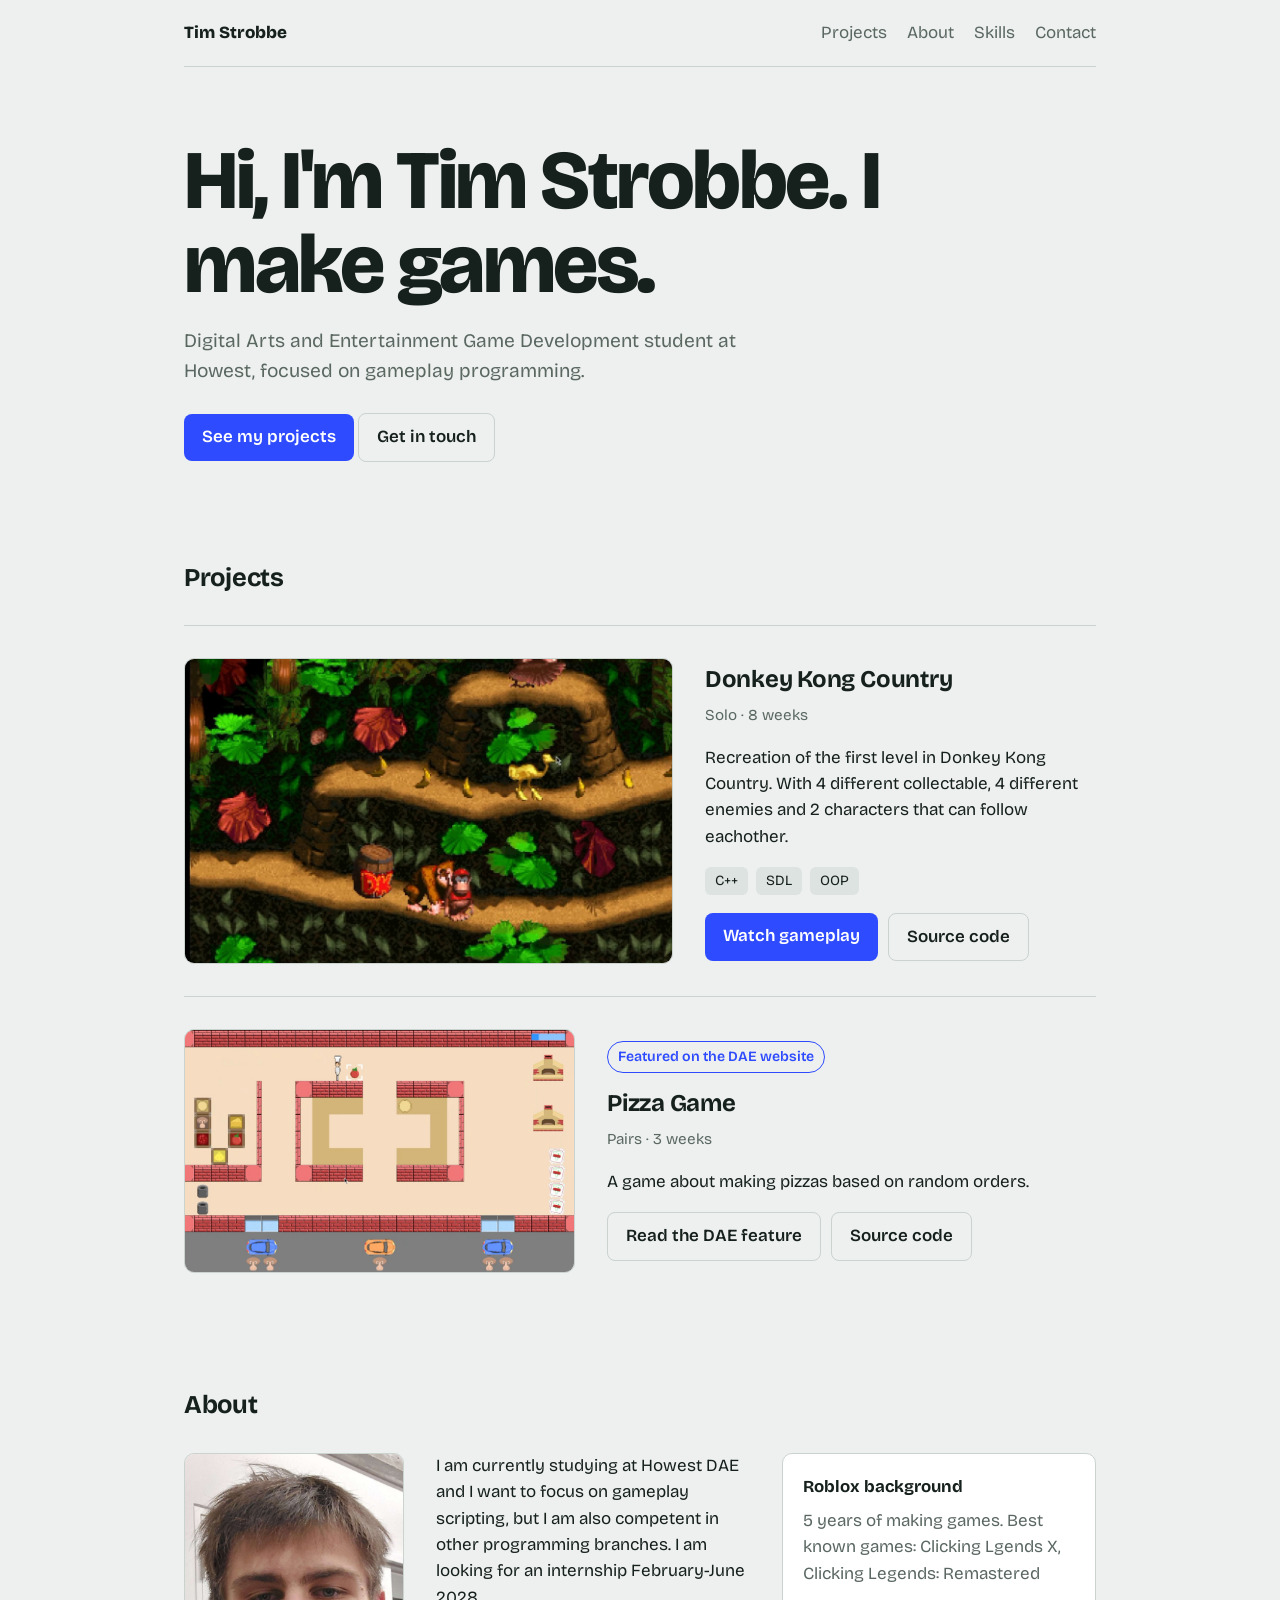
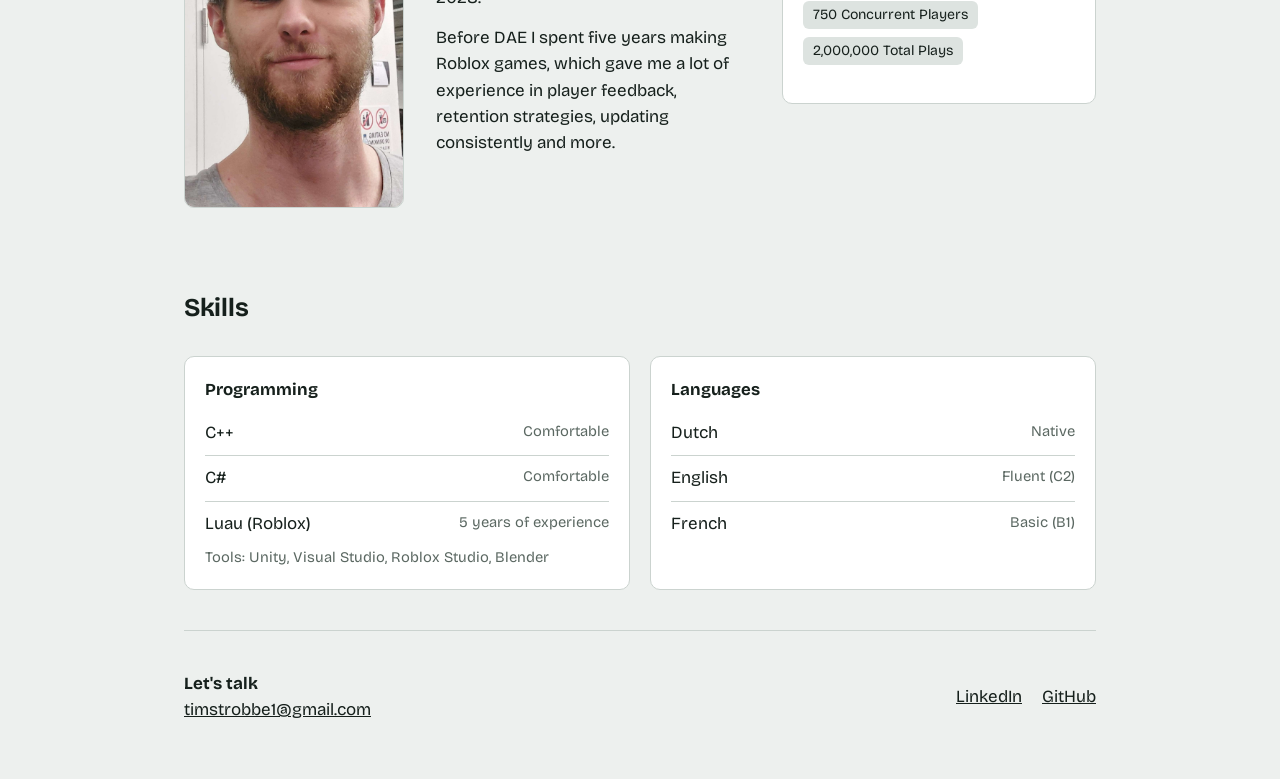
==== index.html @ d486a892 "Initial portfolio" ====
<!DOCTYPE html>
<html lang="en">
<head>
  <meta charset="utf-8">
  <meta name="viewport" content="width=device-width, initial-scale=1, viewport-fit=cover">
  <title>Tim Strobbe</title>

  <!-- Google Font -->
  <link rel="stylesheet" href="https://fonts.googleapis.com/css2?family=Bricolage+Grotesque:opsz,wght@12..96,400;12..96,600;12..96,800&display=swap">

  <!-- Your styles -->
  <link rel="stylesheet" href="style.css">
</head>
<body>
<div class="wrap">

  <!-- <div class="note">Template preview: grey boxes mark where your screenshots go. Replace all placeholder text with your own.</div> -->

  <!-- ===== NAVIGATION ===== -->
  <nav>
    <a class="name" href="#top">Tim Strobbe</a>
    <div class="links">
      <a href="#projects">Projects</a>
      <a href="#about">About</a>
      <a href="#skills">Skills</a>
      <a href="#contact">Contact</a>
    </div>
  </nav>

  <!-- ===== HERO ===== -->
  <header class="hero" id="top">
    <h1>Hi, I'm Tim Strobbe. I make games.</h1>
    <p class="lead">Digital Arts and Entertainment Game Development student at Howest, focused on gameplay programming.</p>
    <a class="btn" href="#projects">See my projects</a>
    <a class="btn ghost" href="#contact">Get in touch</a>
  </header>

  <!-- ===== PROJECTS ===== -->
  <section id="projects">
    <h2>Projects</h2>

    <!-- Project 1 -->
    <article class="project">
      <div class="shot">
        <img src="images/DonkeyKongCountry.jpg">
      </div>
      <div>
        <!-- <span class="inProgressBadge">In progress</span> -->
        <h3>Donkey Kong Country</h3>
        <p class="meta">Solo · 8 weeks</p>
        <p>Recreation of the first level in Donkey Kong Country. With 4 different collectable, 4 different enemies and 2 characters that can follow eachother.</p>
        <ul class="tags">
          <li>C++</li>
          <li>SDL</li>
          <li>OOP</li>
        </ul>
        <div class="actions">
          <a class="btn" href="https://www.youtube.com/watch?v=zUKhITFQ8gw">Watch gameplay</a>
          <a class="btn ghost" href="https://github.com/TTimothyR/DonkeyKongCountry">Source code</a>
        </div>
      </div>
    </article>

    <!-- Project 2 -->
    <article class="project small">
      <div class="shot">
        <img src="images/PizzaGame.jpg">
      </div>
      <div>
        <span class="badge">Featured on the DAE website</span>
        <h3>Pizza Game</h3>
        <p class="meta">Pairs · 3 weeks</p>
        <p>A game about making pizzas based on random orders.</p>
        <div class="actions">
          <a class="btn ghost" href="https://www.digitalartsandentertainment.be/page/22/Programming+1">Read the DAE feature</a>
          <a class="btn ghost" href="https://github.com/TTimothyR/PizzaGame">Source code</a>
        </div>
      </div>
    </article>
  </section>

  <!-- ===== ABOUT ===== -->
  <section id="about">
    <h2>About</h2>
    <div class="about">
      <div class="portrait">
        <img src="images/Picture.jpg">
      </div>
      <div>
        <p>I am currently studying at Howest DAE and I want to focus on gameplay scripting, but I am also competent in other programming branches. I am looking for an internship February-June 2028.</p>
        <p>Before DAE I spent five years making Roblox games, which gave me a lot of experience in player feedback, retention strategies, updating consistently and more.</p>
      </div>
      <div class="card">
        <h3>Roblox background</h3>
        <p>5 years of making games. Best known games: Clicking Lgends X, Clicking Legends: Remastered</p>
        <ul class="tags">
          <li>750 Concurrent Players</li>
          <li>2,000,000 Total Plays</li>
        </ul>
      </div>
    </div>
  </section>

  <!-- ===== SKILLS ===== -->
  <section id="skills">
    <h2>Skills</h2>
    <div class="skills">
      <div class="card">
        <h3>Programming</h3>
        <ul class="skill-list">
          <li><span>C++</span><span class="lvl">Comfortable</span></li>
          <li><span>C#</span><span class="lvl">Comfortable</span></li>
          <li><span>Luau (Roblox)</span><span class="lvl">5 years of experience</span></li>
        </ul>
        <p class="skill-note">Tools: Unity, Visual Studio, Roblox Studio, Blender</p>
      </div>
      <div class="card">
        <h3>Languages</h3>
        <ul class="skill-list">
          <li><span>Dutch</span><span class="lvl">Native</span></li>
          <li><span>English</span><span class="lvl">Fluent (C2)</span></li>
          <li><span>French</span><span class="lvl">Basic (B1)</span></li>
        </ul>
      </div>
    </div>
  </section>

  <!-- ===== CONTACT / FOOTER ===== -->
  <footer id="contact">
    <div>
      <strong>Let's talk</strong><br>
      <a href="mailto:timstrobbe1@gmail.com">timstrobbe1@gmail.com</a>
    </div>
    <div class="row">
      <a href="https://www.linkedin.com/in/tim-strobbe-767691399">LinkedIn</a>
      <a href="https://github.com/TTimothyR">GitHub</a>
    </div>
  </footer>

</div>
</body>
</html>
---- style.css ----
/* ==========================================================
   COLORS & THEME
   Change colors here; the whole site updates.
   ========================================================== */

:root {
  --bg: #EDF0EE;
  --surface: #FFFFFF;
  --ink: #16201C;
  --muted: #5B6862;
  --line: #CBD3CF;
  --accent: #2F4BFF;
  --accent-ink: #FFFFFF;
  --tag: #DDE3E0;

  box-sizing: border-box;
  padding-top: env(safe-area-inset-top, 0px);
  padding-bottom: env(safe-area-inset-bottom, 0px);
}

/* Dark mode: follows the visitor's system setting */
@media (prefers-color-scheme: dark) {
  :root:not([data-theme="light"]) {
    --bg: #141A17;
    --surface: #1D2521;
    --ink: #EAF0EC;
    --muted: #9AA8A1;
    --line: #303B36;
    --accent: #7C90FF;
    --inProgress: #369131;
    --accent-ink: #101522;
    --tag: #27322D;
  }
}

/* Dark mode: forced via data-theme="dark" */
:root[data-theme="dark"] {
  --bg: #141A17;
  --surface: #1D2521;
  --ink: #EAF0EC;
  --muted: #9AA8A1;
  --line: #303B36;
  --accent: #7C90FF;
  --accent-ink: #101522;
  --tag: #27322D;
}


/* ==========================================================
   BASE
   ========================================================== */

html {
  scroll-padding-top: env(safe-area-inset-top, 0px);
}

* {
  box-sizing: border-box;
}

body {
  margin: 0;
  background: var(--bg);
  color: var(--ink);
  font-family: "Bricolage Grotesque", system-ui, sans-serif;
  line-height: 1.55;
  font-size: 17px;
}

a {
  color: inherit;
}

:focus-visible {
  outline: 3px solid var(--accent);
  outline-offset: 3px;
}

.wrap {
  max-width: 960px;
  margin: 0 auto;
  padding: 0 24px;
}

section {
  padding: 40px 0;
}

h2 {
  font-size: 1.6rem;
  letter-spacing: -.01em;
  margin: 0 0 28px;
}


/* ==========================================================
   NAVIGATION
   ========================================================== */

nav {
  display: flex;
  gap: 24px;
  justify-content: space-between;
  align-items: center;
  padding: 20px 0;
  border-bottom: 1px solid var(--line);
}

nav .links {
  display: flex;
  gap: 20px;
  flex-wrap: wrap;
}

nav a {
  text-decoration: none;
  color: var(--muted);
}

nav a:hover {
  color: var(--ink);
}

.name {
  font-weight: 800;
  color: var(--ink) !important;
}


/* ==========================================================
   HERO
   ========================================================== */

header.hero {
  padding: 72px 0 56px;
}

h1 {
  font-size: clamp(2.6rem, 8vw, 5.2rem);
  line-height: 1;
  letter-spacing: -.03em;
  margin: 0 0 20px;
  font-weight: 800;
  max-width: 14ch;
}

.lead {
  font-size: 1.2rem;
  color: var(--muted);
  max-width: 52ch;
  margin: 0 0 28px;
}


/* ==========================================================
   BUTTONS
   ========================================================== */

.btn {
  display: inline-block;
  padding: 10px 18px;
  border-radius: 8px;
  background: var(--accent);
  color: var(--accent-ink);
  text-decoration: none;
  font-weight: 600;
}

.btn.ghost {
  background: transparent;
  color: var(--ink);
  border: 1.5px solid var(--line);
}

.btn.ghost:hover {
  border-color: var(--ink);
}


/* ==========================================================
   PROJECTS
   ========================================================== */

.project {
  display: grid;
  grid-template-columns: 1.25fr 1fr;
  gap: 32px;
  align-items: center;
  padding: 32px 0;
  border-top: 1px solid var(--line);
}

/* Second project: image on the left, text on the right */
.project.small {
  grid-template-columns: 1fr 1.25fr;
}

.project.small .shot {
  order: -1;
}

.project h3 {
  font-size: 1.5rem;
  margin: 0 0 6px;
  letter-spacing: -.01em;
}

.meta {
  color: var(--muted);
  font-size: .95rem;
  margin: 0 0 12px;
}

.tags {
  display: flex;
  flex-wrap: wrap;
  gap: 8px;
  margin: 14px 0 18px;
  padding: 0;
  list-style: none;
}

.tags li {
  background: var(--tag);
  border-radius: 6px;
  padding: 3px 10px;
  font-size: .88rem;
}

.actions {
  display: flex;
  flex-wrap: wrap;
  gap: 10px;
}

.badge {
  display: inline-block;
  margin-bottom: 12px;
  padding: 4px 10px;
  border-radius: 999px;
  border: 1.5px solid var(--accent);
  color: var(--accent);
  font-weight: 600;
  font-size: .88rem;
}

.inProgressBadge{
  display: inline-block;
  margin-bottom: 12px;
  padding: 4px 10px;
  border-radius: 999px;
  border: 1.5px solid var(--inProgress);
  color: var(--inProgress);
  font-weight: 600;
  font-size: .88rem;
}


/* ==========================================================
   SCREENSHOT PLACEHOLDER BOXES
   ========================================================== */

.shot {
  aspect-ratio: 16/10;
  border-radius: 10px;
  border: 1px solid var(--line);
  overflow: hidden;
  position: relative;
  display: grid;
  place-items: center;
  background: linear-gradient(135deg, var(--tag), var(--surface));
  color: var(--muted);
  font-size: .9rem;
  text-align: center;
  padding: 12px;
}

/* Grid pattern behind the placeholder text */
.shot::before {
  content: "";
  position: absolute;
  inset: 0;
  background-image:
    linear-gradient(var(--line) 1px, transparent 1px),
    linear-gradient(90deg, var(--line) 1px, transparent 1px);
  background-size: 24px 24px;
  opacity: .5;
}

.shot span {
  position: relative;
  background: var(--surface);
  padding: 6px 12px;
  border-radius: 6px;
  border: 1px dashed var(--muted);
}


/* ==========================================================
   ABOUT
   ========================================================== */

.about {
  display: grid;
  grid-template-columns: 220px 1fr 1fr;
  gap: 32px;
  align-items: start;
}

.about p {
  margin: 0 0 14px;
  max-width: 54ch;
}

.portrait {
  width: 100%;
  max-width: 220px;
  aspect-ratio: 4/5;
  border-radius: 10px;
  border: 1px solid var(--line);
  background: linear-gradient(135deg, var(--tag), var(--surface));
  display: grid;
  place-items: center;
  color: var(--muted);
  font-size: .9rem;
  text-align: center;
}

.portrait span {
  background: var(--surface);
  padding: 6px 12px;
  border-radius: 6px;
  border: 1px dashed var(--muted);
}


/* ==========================================================
   SKILLS & CARDS
   ========================================================== */

.skills {
  display: grid;
  grid-template-columns: 1fr 1fr;
  gap: 20px;
}

.skill-list {
  list-style: none;
  margin: 0;
  padding: 0;
}

.skill-list li {
  display: flex;
  justify-content: space-between;
  gap: 16px;
  padding: 9px 0;
  border-bottom: 1px solid var(--line);
}

.skill-list li:last-child {
  border-bottom: 0;
}

.skill-list .lvl {
  color: var(--muted);
  font-size: .92rem;
  text-align: right;
}

.skill-note {
  margin: 12px 0 0;
  color: var(--muted);
  font-size: .92rem;
}

.card {
  background: var(--surface);
  border: 1px solid var(--line);
  border-radius: 10px;
  padding: 20px;
}

.card h3 {
  margin: 0 0 8px;
  font-size: 1.05rem;
}

.card p {
  margin: 0;
  color: var(--muted);
}


/* ==========================================================
   FOOTER
   ========================================================== */

footer {
  border-top: 1px solid var(--line);
  padding: 40px 0 56px;
  display: flex;
  flex-wrap: wrap;
  gap: 16px 32px;
  justify-content: space-between;
  align-items: center;
}

footer .row {
  display: flex;
  gap: 20px;
  flex-wrap: wrap;
}


/* ==========================================================
   TEMPLATE NOTE (delete this together with the note in index.html)
   ========================================================== */

.note {
  background: var(--surface);
  border: 1px dashed var(--accent);
  border-radius: 8px;
  padding: 10px 14px;
  margin: 16px 0 0;
  font-size: .9rem;
  color: var(--muted);
}


/* ==========================================================
   MOBILE (screens 720px wide or smaller)
   ========================================================== */

@media (max-width: 720px) {
  .project,
  .project.small,
  .about,
  .skills {
    grid-template-columns: 1fr;
  }

  .project.small .shot {
    order: 0;
  }

  header.hero {
    padding: 48px 0 32px;
  }
}

/* .shot img,
.portrait img {
  position: absolute;
  inset: 0;
  width: 100%;
  height: 100%;
  object-fit:cover;
  display: block;
}

.portrait {
  position: absolute;
  object-fit:fill;
  overflow: hidden;
} */

.shot img {
  position: absolute;
  inset: 0;
  width: 100%;
  height: 100%;
  object-fit: cover;
  display: block;
}

.portrait {
  overflow: hidden;
  aspect-ratio: auto;   /* box follows the photo's shape */
}

.portrait img {
  width: 100%;
  height: auto;         /* keep the photo's own proportions */
  display: block;
}
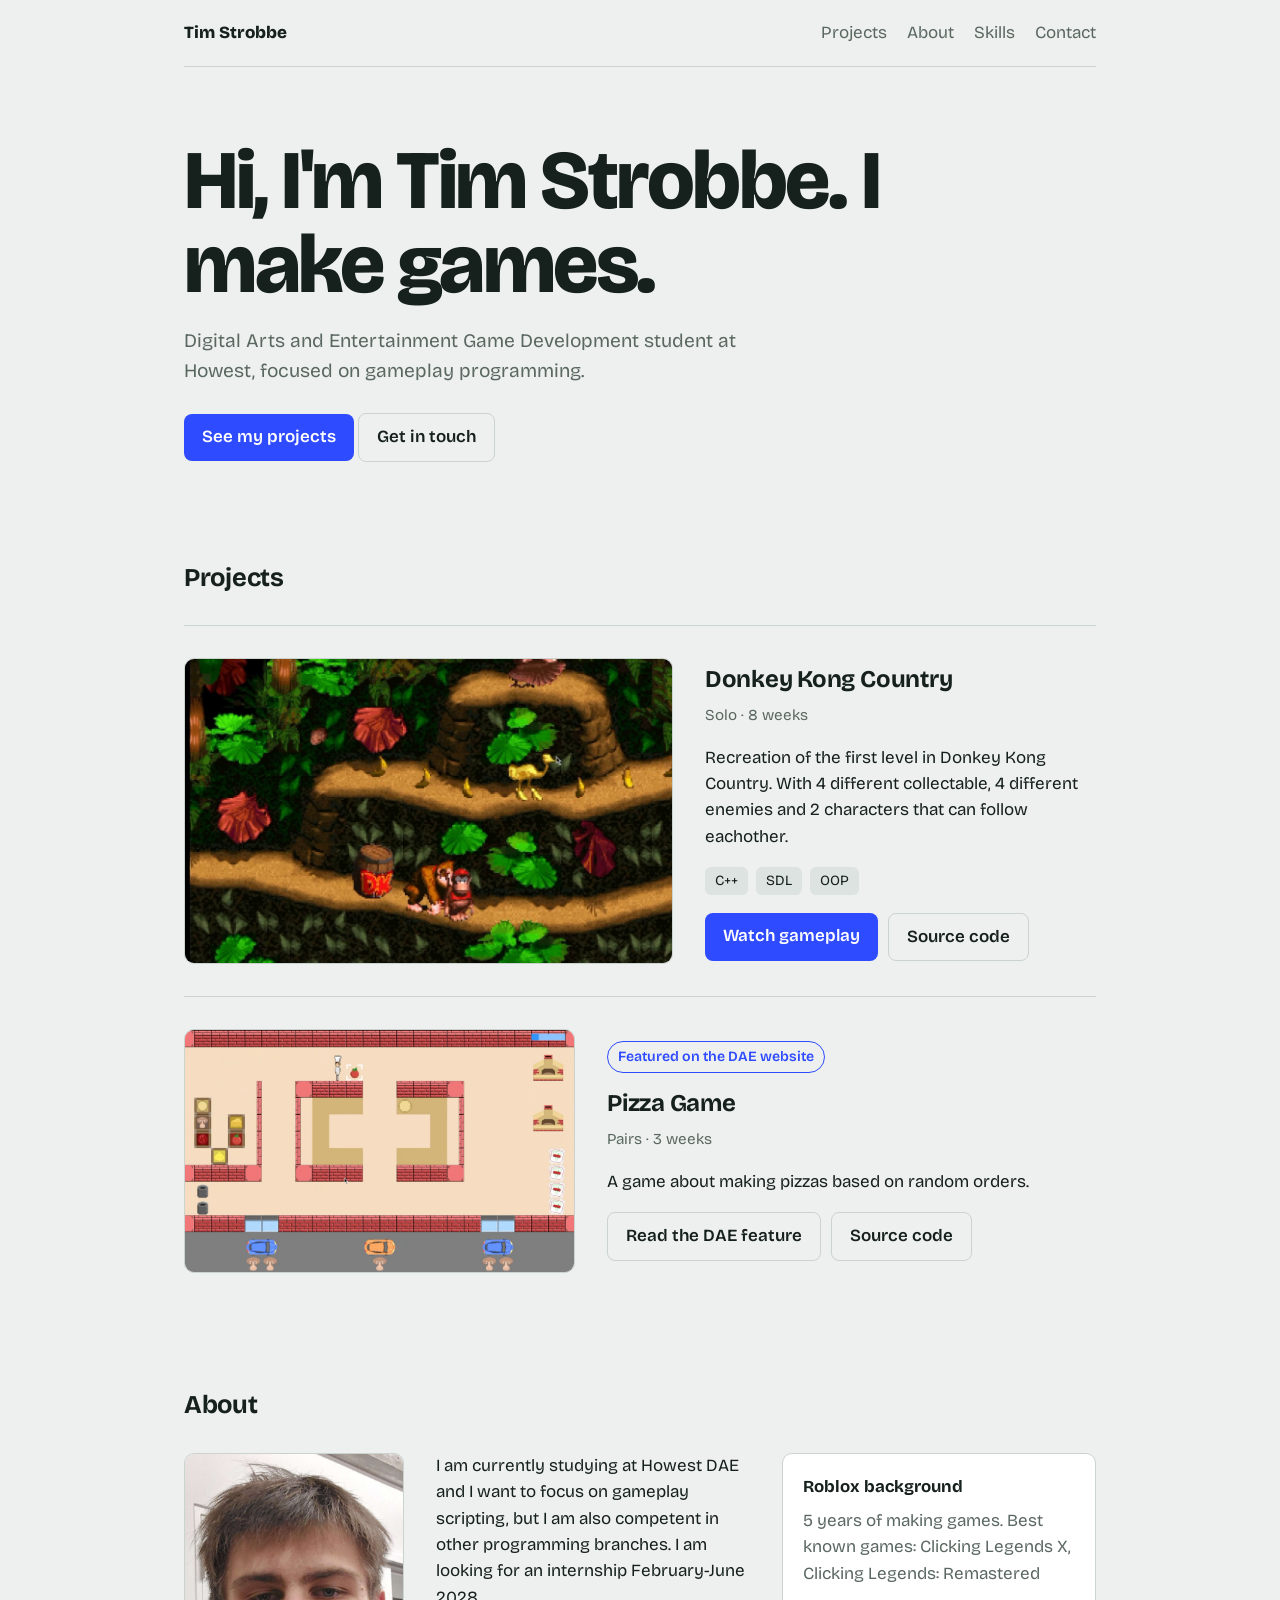
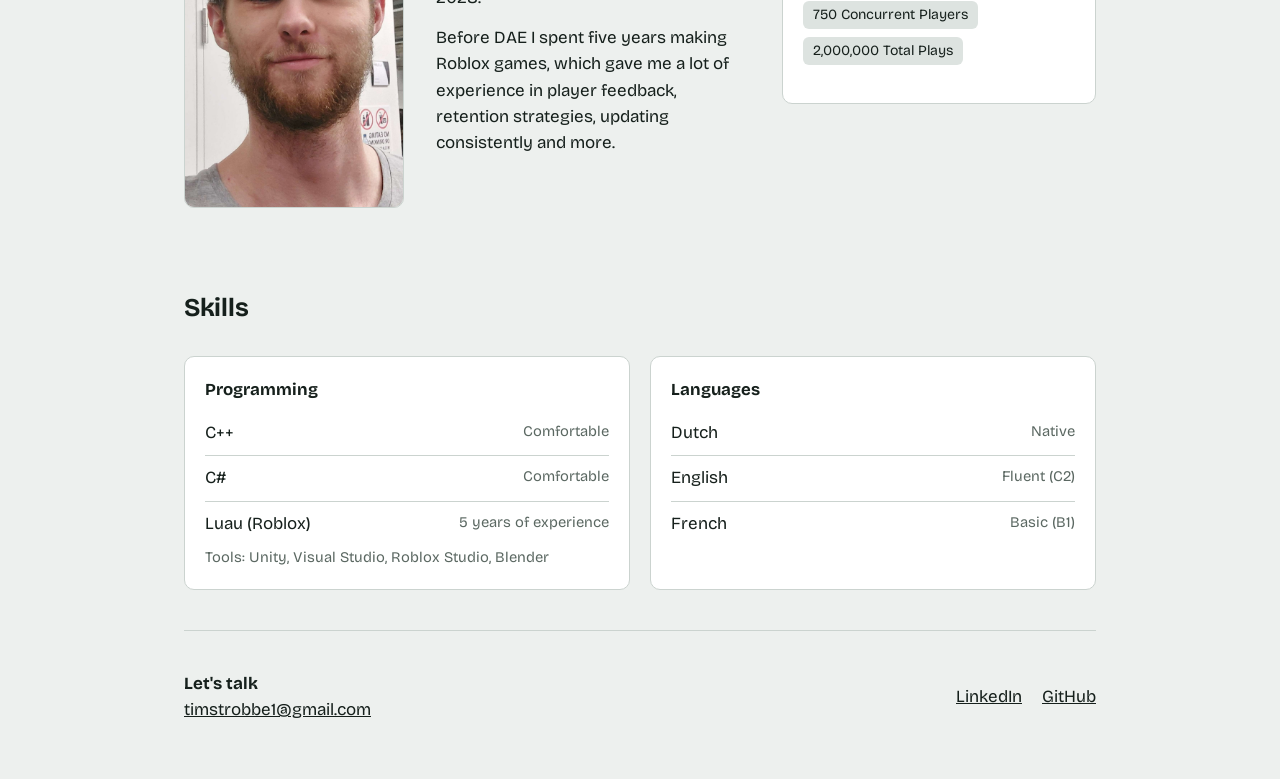
==== commit 57f041d4: "Fix typo in Roblox background description" ====
--- a/index.html
+++ b/index.html
@@ -2,8 +2,8 @@
 <html lang="en">
 <head>
   <meta charset="utf-8">
-  <meta name="viewport" content="width=device-width, initial-scale=1, viewport-fit=cover">
-  <title>Tim Strobbe</title>
+  <title>Tim Strobbe – Game Developer Portfolio</title>
+  <meta name="description" content="Portfolio of Tim Strobbe, gameplay programmer and Digital Arts and Entertainment student at Howest.">
 
   <!-- Google Font -->
   <link rel="stylesheet" href="https://fonts.googleapis.com/css2?family=Bricolage+Grotesque:opsz,wght@12..96,400;12..96,600;12..96,800&display=swap">
@@ -92,7 +92,7 @@
       </div>
       <div class="card">
         <h3>Roblox background</h3>
-        <p>5 years of making games. Best known games: Clicking Lgends X, Clicking Legends: Remastered</p>
+        <p>5 years of making games. Best known games: Clicking Legends X, Clicking Legends: Remastered</p>
         <ul class="tags">
           <li>750 Concurrent Players</li>
           <li>2,000,000 Total Plays</li>
@@ -139,4 +139,4 @@
 
 </div>
 </body>
-</html>+</html>
